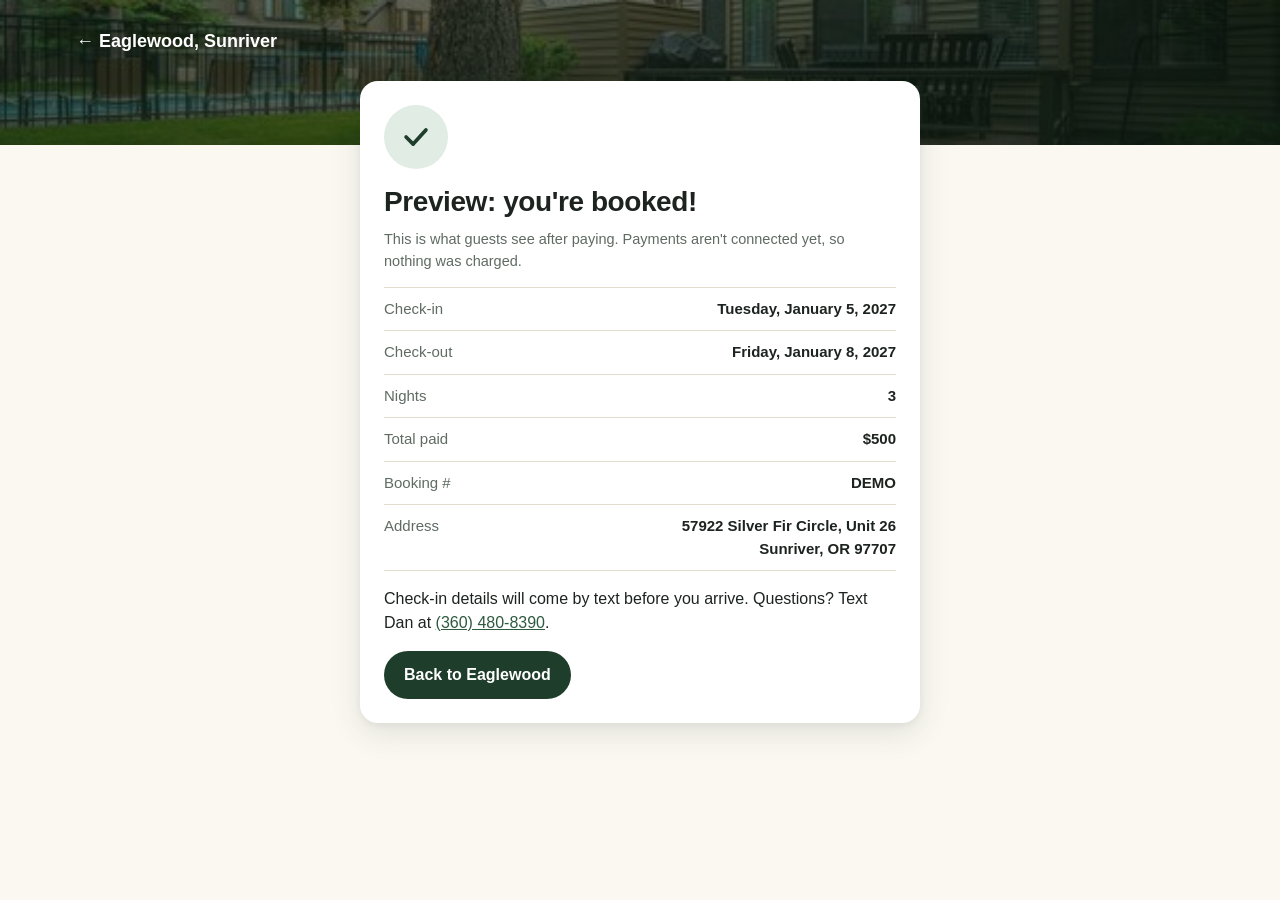
==== confirmed.html @ 4bd5b36e "Publish the Eaglewood static site at the repository root. Place the built pages, assets, and Apps Sc" ====
<!doctype html>
<html lang="en">
<head>
  <meta charset="utf-8">
  <meta name="viewport" content="width=device-width, initial-scale=1, viewport-fit=cover">
  <title>Booking confirmed · Eaglewood, Sunriver</title>
  <meta name="theme-color" content="#1f3d2b">
  <meta name="robots" content="noindex">
  <link rel="icon" href="favicon.svg" type="image/svg+xml">
  <link rel="stylesheet" href="styles.css">
</head>
<body class="page">
  <div class="mini-hero" style="background-image:url(photos/thumbs/exterior/03-back-deck.jpg)">
    <div class="wrap"><a class="home" href="./">← Eaglewood, Sunriver</a></div>
  </div>
  <main class="wrap">
    <div class="card page-card" id="box">
      <div class="spinner" aria-hidden="true"></div>
      <h1>Confirming your booking…</h1>
      <p class="sub">Checking your payment with Stripe. This takes a few seconds.</p>
    </div>
  </main>
  <script src="config.js"></script>
  <script src="common.js"></script>
  <script>
  (function () {
    var EW = window.EW, CFG = EW.cfg, box = document.getElementById('box');
    var ok = '<div class="big-icon"><svg viewBox="0 0 24 24" fill="none" stroke="currentColor" stroke-width="2.6" stroke-linecap="round" stroke-linejoin="round"><path d="m5 12 5 5 9-10"/></svg></div>';
    var warn = '<div class="big-icon warn"><svg viewBox="0 0 24 24" fill="none" stroke="currentColor" stroke-width="2.4" stroke-linecap="round"><path d="M12 7v6M12 17h.01"/><circle cx="12" cy="12" r="10"/></svg></div>';
    var sms = '<a href="sms:' + CFG.PHONE_SMS + '">' + CFG.PHONE_DISPLAY + '</a>';
    function success(b, demo) {
      var n = b.nights;
      box.innerHTML = ok + '<h1>' + (demo ? 'Preview: you\'re booked!' : 'You\'re booked, ' + EW.esc(b.firstName) + '!') + '</h1>' +
        '<p class="sub">' + (demo ? 'This is what guests see after paying. Payments aren\'t connected yet, so nothing was charged.' : 'Payment received. A confirmation email is on its way to <strong>' + EW.esc(b.email) + '</strong>.') + '</p>' +
        '<div class="kv">' +
        '<div><span>Check-in</span><span>' + EW.fmt(b.checkin, { weekday: 'long', month: 'long', day: 'numeric', year: 'numeric' }) + '</span></div>' +
        '<div><span>Check-out</span><span>' + EW.fmt(b.checkout, { weekday: 'long', month: 'long', day: 'numeric', year: 'numeric' }) + '</span></div>' +
        '<div><span>Nights</span><span>' + n + '</span></div>' +
        '<div><span>Total paid</span><span>' + EW.money(b.total) + '</span></div>' +
        (b.id ? '<div><span>Booking #</span><span>' + EW.esc(b.id) + '</span></div>' : '') +
        '<div><span>Address</span><span>57922 Silver Fir Circle, Unit 26<br>Sunriver, OR 97707</span></div>' +
        '</div>' +
        '<p>Check-in details will come by text before you arrive. Questions? Text Dan at ' + sms + '.</p>' +
        '<a class="btn btn-pine" href="./">Back to Eaglewood</a>';
      try { sessionStorage.removeItem('ew_pending'); } catch (_) {}
    }
    function fail(msg) {
      box.innerHTML = warn + '<h1>We couldn\'t confirm that yet</h1><p class="sub">' + EW.esc(msg) + '</p>' +
        '<p>If you were charged, don\'t worry. Your payment is safe and Dan will sort it out. Text him at ' + sms + '.</p>' +
        '<button class="btn btn-pine" type="button" onclick="location.reload()">Try again</button> <a class="btn btn-outline" href="./">Back to Eaglewood</a>';
    }
    var sid = EW.qs('booked');
    if (EW.demo) {
      var ci = EW.addDays(EW.today(), 30);
      return success({ firstName: 'Sample', email: 'sample@example.com', checkin: ci, checkout: EW.addDays(ci, 3), nights: 3, total: CFG.CLEANING_FEE + 3 * CFG.UTILITIES_PER_NIGHT, id: 'DEMO' }, true);
    }
    if (!sid || !/^cs_(test|live)_[A-Za-z0-9]+$/.test(sid)) return fail('This link is missing its booking reference.');
    var tries = 0;
    (function attempt() {
      EW.api('confirm', { session_id: sid }).then(function (j) { success(j.booking); })
        .catch(function (e) {
          // Stripe can take a moment to mark the payment paid; retry a few times.
          if (++tries < 4 && /not paid|pending|network/i.test(e.message)) return setTimeout(attempt, 2500);
          fail(e.message);
        });
    })();
  })();
  </script>
</body>
</html>
---- styles.css ----
/* Eaglewood, Sunriver — high-desert / pine palette */
:root {
  --pine: #1f3d2b;
  --pine-2: #2e5a3e;
  --pine-3: #4f7a5c;
  --sand: #e9dcc3;
  --sand-2: #f5efe3;
  --sand-3: #fbf8f2;
  --bark: #9a6a3f;
  --ink: #1d2420;
  --muted: #5f6b63;
  --line: #e4ddcf;
  --white: #fff;
  --danger: #a3361f;
  --radius: 18px;
  --shadow: 0 10px 30px rgba(31, 61, 43, .12), 0 2px 6px rgba(31, 61, 43, .06);
  --font: -apple-system, BlinkMacSystemFont, "SF Pro Text", "Segoe UI", Inter, Roboto, "Helvetica Neue", Arial, sans-serif;
}
* { box-sizing: border-box; }
html { -webkit-text-size-adjust: 100%; scroll-behavior: smooth; }
body { margin: 0; font-family: var(--font); color: var(--ink); background: var(--sand-3); line-height: 1.5; font-size: 16px; }
img { max-width: 100%; display: block; }
a { color: var(--pine-2); }
button, input, select, textarea { font: inherit; color: inherit; }
button { cursor: pointer; }
:focus-visible { outline: 3px solid #c9a77a; outline-offset: 2px; }
.sr-only { position: absolute; width: 1px; height: 1px; overflow: hidden; clip: rect(0 0 0 0); white-space: nowrap; }
.wrap { width: 100%; max-width: 1160px; margin: 0 auto; padding: 0 16px; }

/* ---------- demo ribbon ---------- */
.demo-bar { background: var(--bark); color: #fff; text-align: center; font-size: 13px; padding: 6px 12px; font-weight: 600; letter-spacing: .01em; }

/* ---------- hero ---------- */
.hero { position: relative; min-height: 64vh; min-height: 64svh; display: flex; align-items: flex-end; color: #fff; overflow: hidden; background: var(--pine); }
.hero img { position: absolute; inset: 0; width: 100%; height: 100%; object-fit: cover; object-position: 50% 40%; }
.hero::after { content: ""; position: absolute; inset: 0; background: linear-gradient(180deg, rgba(15, 30, 20, .15) 0%, rgba(15, 30, 20, .05) 35%, rgba(15, 30, 20, .78) 100%); }
.hero .wrap { position: relative; z-index: 1; padding-top: 48px; padding-bottom: 68px; }
@media (max-width: 719px) { .hero { min-height: 54vh; min-height: 54svh; } .hero p.tagline { margin-bottom: 16px; } }
@media (min-width: 720px) { .hero .wrap { padding-top: 80px; padding-bottom: 76px; } }
.eyebrow { text-transform: uppercase; letter-spacing: .16em; font-size: 12px; font-weight: 700; opacity: .9; margin: 0 0 6px; }
.hero h1 { font-size: clamp(38px, 9vw, 68px); line-height: 1.02; margin: 0 0 10px; letter-spacing: -.02em; font-weight: 800; }
.hero p.tagline { font-size: clamp(17px, 4.2vw, 21px); margin: 0 0 20px; max-width: 34em; opacity: .95; }
.hero-actions { display: flex; flex-wrap: wrap; gap: 10px; }
.btn { display: inline-flex; align-items: center; justify-content: center; gap: 8px; min-height: 48px; padding: 0 20px; border-radius: 999px; border: 0; font-weight: 700; text-decoration: none; font-size: 16px; transition: transform .08s ease, background .15s ease; }
.btn:active { transform: scale(.98); }
.btn-light { background: rgba(255, 255, 255, .95); color: var(--pine); }
.btn-ghost { background: rgba(255, 255, 255, .14); color: #fff; border: 1.5px solid rgba(255, 255, 255, .6); backdrop-filter: blur(4px); }
.btn-pine { background: var(--pine); color: #fff; }
.btn-pine:hover { background: var(--pine-2); }
.btn-outline { background: #fff; color: var(--pine); border: 1.5px solid var(--pine); }
.btn svg { width: 20px; height: 20px; flex: none; }
.btn .stack { display: flex; flex-direction: column; line-height: 1.15; text-align: left; }
.btn .stack small { font-weight: 600; opacity: .9; font-size: 14px; }
.btn-ghost { padding: 8px 20px; }

/* ---------- booking layout ---------- */
.booking { position: relative; z-index: 2; margin-top: -48px; }
.booking-grid { display: grid; gap: 16px; grid-template-columns: minmax(0, 1fr); }
.booking-grid > *, .side > * { min-width: 0; }
.card { background: var(--white); border-radius: var(--radius); box-shadow: var(--shadow); padding: 18px; }
.card h2 { font-size: 21px; margin: 0 0 2px; letter-spacing: -.01em; }
.card .sub { color: var(--muted); margin: 0 0 14px; font-size: 14.5px; }
@media (min-width: 980px) {
  .booking-grid { grid-template-columns: minmax(0, 1.55fr) minmax(0, 1fr); align-items: start; }
  .side { position: sticky; top: 16px; display: grid; gap: 16px; }
  .card { padding: 24px; }
}
.side { display: grid; gap: 16px; }

/* ---------- calendar ---------- */
.cal-head { display: flex; align-items: center; justify-content: space-between; gap: 8px; margin-bottom: 8px; }
.cal-nav { width: 44px; height: 44px; border-radius: 50%; border: 1.5px solid var(--line); background: #fff; display: grid; place-items: center; }
.cal-nav:disabled { opacity: .35; cursor: default; }
.cal-nav svg { width: 20px; height: 20px; }
.cal-months { display: grid; gap: 22px; grid-template-columns: 1fr; }
.cal-months.two { grid-template-columns: 1fr 1fr; }
.cal-title { text-align: center; font-weight: 700; margin: 0 0 6px; font-size: 16px; }
.cal-grid { display: grid; grid-template-columns: repeat(7, 1fr); row-gap: 3px; }
.cal-dow { text-align: center; font-size: 12px; color: var(--muted); font-weight: 600; padding: 4px 0; }
.day { position: relative; aspect-ratio: 1 / 1; min-height: 42px; border: 0; background: transparent; font-size: 15px; font-weight: 600; padding: 0; display: grid; place-items: center; color: var(--ink); }
.day span.n { position: relative; z-index: 1; width: 100%; height: 100%; display: grid; place-items: center; border-radius: 50%; }
.day:not(:disabled):not(.booked):hover span.n { background: var(--sand-2); }
.day.today span.n { box-shadow: inset 0 0 0 1.5px var(--bark); }
.day.past, .day.blocked-out { color: #b9b9b1; cursor: default; }
.day.blocked-out span.n { text-decoration: line-through; text-decoration-color: rgba(0,0,0,.15); }
.day.booked { color: #8d948f; cursor: help; }
.day.booked::before { content: ""; position: absolute; inset: 3px 0; background: repeating-linear-gradient(135deg, #eeece6 0 6px, #e5e2da 6px 12px); }
.day.booked.b-start::before { left: 50%; border-radius: 0; }
.day.booked.b-start.b-end::before { left: 3px; right: 3px; border-radius: 10px; }
.day.booked.b-start::before { left: 3px; border-top-left-radius: 10px; border-bottom-left-radius: 10px; }
.day.booked.b-end::before { right: 3px; border-top-right-radius: 10px; border-bottom-right-radius: 10px; }
.day.booked.can-checkout { color: var(--ink); cursor: pointer; }
.day.in-range::before, .day.preview::before { content: ""; position: absolute; inset: 3px 0; background: #dfe9e2; }
.day.preview::before { background: #edf3ef; }
.day.sel-start::before { content: ""; position: absolute; inset: 3px 0 3px 50%; background: #dfe9e2; }
.day.sel-end::before { content: ""; position: absolute; inset: 3px 50% 3px 0; background: #dfe9e2; }
.day.sel-start.sel-end::before, .day.sel-start.only::before { display: none; }
.day.sel-start span.n, .day.sel-end span.n { background: var(--pine) !important; color: #fff; }
.day.empty { visibility: hidden; }
.cal-tip { position: absolute; bottom: calc(100% + 6px); left: 50%; transform: translateX(-50%); background: var(--ink); color: #fff; font-size: 12.5px; font-weight: 600; white-space: nowrap; padding: 6px 9px; border-radius: 8px; pointer-events: none; opacity: 0; transition: opacity .12s; z-index: 5; }
@media (hover: hover) { .day.booked:hover .cal-tip { opacity: 1; } }
.cal-status { margin-top: 12px; display: flex; align-items: center; justify-content: space-between; gap: 10px; background: var(--sand-2); border-radius: 12px; padding: 10px 12px; font-size: 15px; min-height: 48px; }
.cal-status strong { color: var(--pine); }
.link-btn { background: none; border: 0; color: var(--pine-2); font-weight: 700; text-decoration: underline; padding: 8px 4px; min-height: 40px; }
.cal-info { margin-top: 8px; font-size: 14px; color: var(--ink); background: #f1efe9; border-radius: 10px; padding: 8px 12px; display: none; }
.cal-info.show { display: block; }
.cal-info.err { background: #f8e5df; color: var(--danger); }
.legend { display: flex; flex-wrap: wrap; gap: 14px; font-size: 13px; color: var(--muted); margin-top: 10px; }
.legend i { display: inline-block; width: 14px; height: 14px; border-radius: 4px; vertical-align: -2px; margin-right: 5px; }
.legend .lg-booked { background: repeating-linear-gradient(135deg, #eeece6 0 3px, #dcd8ce 3px 6px); }
.legend .lg-sel { background: var(--pine); }
.stays { margin-top: 16px; border-top: 1px solid var(--line); padding-top: 12px; }
.stays h3 { font-size: 15px; margin: 0 0 6px; }
.stays ul { list-style: none; margin: 0; padding: 0; }
.stays li { display: flex; justify-content: space-between; gap: 10px; padding: 8px 0; border-bottom: 1px dashed var(--line); font-size: 14.5px; }
.stays li:last-child { border-bottom: 0; }
.stays .who { font-weight: 600; color: var(--pine); white-space: nowrap; }
.stays .nn { color: var(--muted); white-space: nowrap; }
.stays .none { color: var(--muted); font-size: 14px; }

/* ---------- weather ---------- */
.wx-label { font-size: 12px; font-weight: 700; text-transform: uppercase; letter-spacing: .08em; padding: 3px 8px; border-radius: 999px; }
.wx-label.fc { background: #e1ece4; color: var(--pine); }
.wx-label.ty { background: #f3e7d4; color: #7a5129; }
.wx-strip { display: flex; gap: 8px; overflow-x: auto; scroll-snap-type: x mandatory; padding: 2px 2px 8px; -webkit-overflow-scrolling: touch; }
.wx-day { scroll-snap-align: start; flex: 0 0 86px; background: var(--sand-3); border: 1px solid var(--line); border-radius: 14px; padding: 10px 6px; text-align: center; font-size: 13px; }
.wx-day.typical { background: #fbf4e9; border-style: dashed; border-color: #e3cfae; }
.wx-day .d { font-weight: 700; font-size: 12.5px; color: var(--muted); }
.wx-day svg { width: 34px; height: 34px; margin: 4px auto; display: block; }
.wx-day .t { font-weight: 800; font-size: 15px; }
.wx-day .t small { font-weight: 600; color: var(--muted); font-size: 13px; }
.wx-day .p { color: var(--muted); font-size: 12px; line-height: 1.3; margin-top: 2px; }
.wx-day .tag { font-size: 10px; font-weight: 700; text-transform: uppercase; letter-spacing: .05em; color: #9a6a3f; }
.wx-note { font-size: 12.5px; color: var(--muted); margin: 8px 0 0; }
.wx-msg { color: var(--muted); font-size: 14px; padding: 18px 4px; }

/* ---------- price + form ---------- */
.price { margin: 4px 0 14px; }
.price-row { display: flex; justify-content: space-between; padding: 7px 0; font-size: 15.5px; }
.price-row span:first-child { color: var(--muted); }
.price-row.total { border-top: 1.5px solid var(--ink); margin-top: 4px; padding-top: 10px; font-weight: 800; font-size: 19px; }
.price-row.total span:first-child { color: var(--ink); }
.price-hint { font-size: 14px; color: var(--muted); background: var(--sand-2); border-radius: 12px; padding: 12px; margin-bottom: 14px; }
.field { margin-bottom: 12px; }
.field label { display: block; font-weight: 600; font-size: 14px; margin-bottom: 5px; }
.field label .opt { color: var(--muted); font-weight: 500; }
.field input, .field select, .field textarea { width: 100%; min-height: 50px; padding: 12px 14px; border: 1.5px solid var(--line); border-radius: 12px; background: #fff; font-size: 16px; }
.field textarea { min-height: 84px; resize: vertical; }
.field input:focus, .field select:focus, .field textarea:focus { outline: none; border-color: var(--pine-3); box-shadow: 0 0 0 3px rgba(79, 122, 92, .18); }
.field.invalid input, .field.invalid select { border-color: var(--danger); }
.field .err { color: var(--danger); font-size: 13px; margin-top: 4px; display: none; }
.field.invalid .err { display: block; }
.row2 { display: grid; grid-template-columns: 1fr 1fr; gap: 10px; }
.pay-btn { width: 100%; min-height: 56px; border-radius: 14px; border: 0; background: #000; color: #fff; font-size: 18px; font-weight: 600; display: flex; align-items: center; justify-content: center; gap: 6px; margin-top: 6px; }
.pay-btn svg.apple { width: 19px; height: 22px; margin: 0 -1px 3px 2px; }
.pay-btn:disabled { opacity: .55; cursor: wait; }
.pay-sub { text-align: center; color: var(--muted); font-size: 13px; margin: 8px 0 0; }
.form-msg { margin-top: 12px; border-radius: 12px; padding: 12px 14px; font-size: 14.5px; display: none; }
.form-msg.show { display: block; }
.form-msg.info { background: #f3e7d4; color: #5c3d1e; }
.form-msg.err { background: #f8e5df; color: var(--danger); }
.text-dan { display: flex; align-items: center; gap: 10px; margin-top: 14px; padding-top: 14px; border-top: 1px solid var(--line); font-size: 14.5px; }
.text-dan svg { width: 22px; height: 22px; color: var(--pine); flex: none; }

/* ---------- sections ---------- */
section.block { padding: 44px 0 8px; }
section.block h2 { font-size: clamp(24px, 5vw, 32px); letter-spacing: -.015em; margin: 0 0 6px; }
section.block .lead { color: var(--muted); margin: 0 0 18px; }
.tour { display: grid; gap: 0; border-radius: var(--radius); overflow: hidden; box-shadow: var(--shadow); background: var(--pine); color: #fff; }
.tour-media { position: relative; aspect-ratio: 16 / 9; background: #0f1f15; }
.tour-media img { width: 100%; height: 100%; object-fit: cover; opacity: .55; }
.tour-media iframe { position: absolute; inset: 0; width: 100%; height: 100%; border: 0; }
.tour-play { position: absolute; inset: 0; display: grid; place-items: center; }
.tour-play .btn { font-size: 17px; }
.tour-body { padding: 18px 20px; display: flex; flex-wrap: wrap; align-items: center; justify-content: space-between; gap: 12px; }
.tour-body p { margin: 0; opacity: .9; }
@media (min-width: 900px) { .tour { grid-template-columns: 1.6fr 1fr; } .tour-media { aspect-ratio: auto; min-height: 340px; } .tour-body { flex-direction: column; align-items: flex-start; justify-content: center; padding: 28px; } }

.tabs { display: inline-flex; background: var(--sand-2); border-radius: 999px; padding: 4px; margin-bottom: 14px; }
.tab { border: 0; background: transparent; min-height: 44px; padding: 0 20px; border-radius: 999px; font-weight: 700; color: var(--muted); }
.tab[aria-selected="true"] { background: var(--pine); color: #fff; }
.tab .count { font-weight: 600; opacity: .75; font-size: 13px; margin-left: 4px; }
.gallery { display: grid; grid-template-columns: repeat(2, 1fr); gap: 8px; }
@media (min-width: 700px) { .gallery { grid-template-columns: repeat(3, 1fr); gap: 10px; } }
@media (min-width: 1000px) { .gallery { grid-template-columns: repeat(4, 1fr); } }
.gallery button { border: 0; padding: 0; background: var(--sand); border-radius: 12px; overflow: hidden; aspect-ratio: 3 / 2; position: relative; }
.gallery button img { width: 100%; height: 100%; object-fit: cover; transition: transform .3s ease; }
.gallery button:hover img { transform: scale(1.04); }
.gallery button:first-child { grid-column: span 2; grid-row: span 2; aspect-ratio: auto; }

.lightbox { position: fixed; inset: 0; background: rgba(8, 14, 10, .94); z-index: 50; display: none; flex-direction: column; align-items: center; justify-content: center; }
.lightbox.open { display: flex; }
.lightbox img { max-width: 100vw; max-height: calc(100vh - 120px); max-height: calc(100svh - 120px); object-fit: contain; user-select: none; }
.lb-cap { color: #fff; text-align: center; padding: 12px 60px; font-size: 15px; }
.lb-cap small { opacity: .7; margin-left: 6px; }
.lb-btn { position: absolute; width: 52px; height: 52px; border-radius: 50%; border: 0; background: rgba(255, 255, 255, .14); color: #fff; display: grid; place-items: center; }
.lb-btn:hover { background: rgba(255, 255, 255, .25); }
.lb-btn svg { width: 24px; height: 24px; }
.lb-close { top: 12px; right: 12px; }
.lb-prev { left: 10px; top: 50%; transform: translateY(-50%); }
.lb-next { right: 10px; top: 50%; transform: translateY(-50%); }

.house { display: grid; gap: 16px; }
@media (min-width: 900px) { .house { grid-template-columns: 1.1fr 1fr; align-items: start; } }
.stats { display: flex; flex-wrap: wrap; gap: 8px; margin-bottom: 14px; }
.stat { background: var(--pine); color: #fff; border-radius: 999px; padding: 8px 14px; font-weight: 700; font-size: 14.5px; }
.house p { margin: 0 0 12px; }
.amen { list-style: none; padding: 0; margin: 0; display: grid; grid-template-columns: 1fr 1fr; gap: 8px; }
.amen li { background: #fff; border: 1px solid var(--line); border-radius: 12px; padding: 10px 12px; font-size: 14.5px; font-weight: 600; display: flex; gap: 8px; align-items: center; }
.amen li svg { width: 18px; height: 18px; color: var(--pine-3); flex: none; }

footer { margin-top: 48px; background: var(--pine); color: var(--sand); padding: 32px 0 40px; font-size: 14.5px; }
footer a { color: #fff; }
footer .ft { display: flex; flex-wrap: wrap; justify-content: space-between; gap: 16px; }
footer .brand { font-weight: 800; color: #fff; font-size: 18px; }

/* ---------- simple pages (confirmed / out) ---------- */
.page { min-height: 100vh; display: flex; flex-direction: column; }
.mini-hero { background: var(--pine) center/cover no-repeat; color: #fff; position: relative; padding: 28px 0 90px; }
.mini-hero::after { content: ""; position: absolute; inset: 0; background: linear-gradient(180deg, rgba(15,30,20,.55), rgba(15,30,20,.75)); }
.mini-hero .wrap { position: relative; z-index: 1; }
.mini-hero a.home { color: #fff; text-decoration: none; font-weight: 800; font-size: 18px; }
.page-card { max-width: 560px; margin: -64px auto 0; position: relative; z-index: 2; }
.page-card h1 { font-size: 28px; margin: 0 0 6px; letter-spacing: -.015em; }
.big-icon { width: 64px; height: 64px; border-radius: 50%; background: #e1ece4; color: var(--pine); display: grid; place-items: center; margin-bottom: 12px; }
.big-icon svg { width: 34px; height: 34px; }
.big-icon.warn { background: #f3e7d4; color: #7a5129; }
.kv { margin: 14px 0; border-top: 1px solid var(--line); }
.kv div { display: flex; justify-content: space-between; gap: 12px; padding: 10px 0; border-bottom: 1px solid var(--line); font-size: 15px; }
.kv div span:first-child { color: var(--muted); }
.kv div span:last-child { text-align: right; font-weight: 600; }
.spinner { width: 36px; height: 36px; border-radius: 50%; border: 4px solid var(--sand); border-top-color: var(--pine); animation: spin 0.9s linear infinite; margin: 8px 0 14px; }
@keyframes spin { to { transform: rotate(360deg); } }
.checklist { padding-left: 20px; margin: 10px 0 16px; }
.checklist li { margin: 4px 0; }
.out-btn { width: 100%; min-height: 60px; font-size: 19px; border-radius: 14px; }
.banner { margin: 12px 0 0; border-radius: 12px; padding: 12px 14px; background: #f3e7d4; color: #5c3d1e; font-size: 14.5px; }

/* mobile sticky total (shown after dates are picked, hidden when the pay card is on screen) */
.sticky-total { position: fixed; left: 10px; right: 10px; bottom: calc(10px + env(safe-area-inset-bottom)); z-index: 30; background: #fff; border-radius: 16px; box-shadow: 0 10px 30px rgba(0,0,0,.18); padding: 10px 10px 10px 16px; display: flex; align-items: center; justify-content: space-between; gap: 10px; }
.sticky-total[hidden] { display: none; }
.sticky-total strong { display: block; font-size: 15px; }
.sticky-total span { color: var(--muted); font-size: 14px; }
@media (min-width: 980px) { .sticky-total { display: none !important; } }
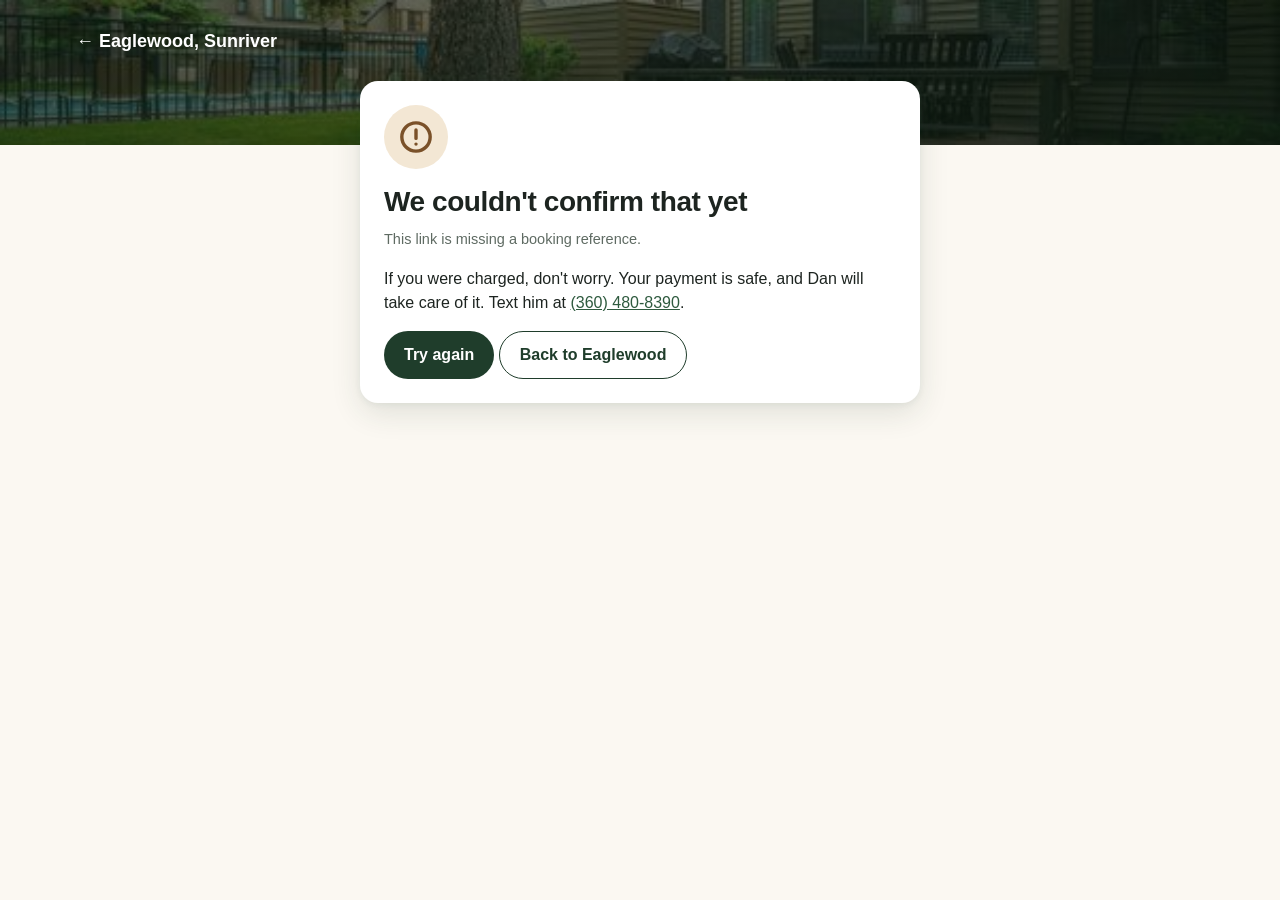
==== commit 05448fcd: "Link the condo address to Apple Maps. Make each guest-facing address, including the confirmation ema" ====
--- a/confirmed.html
+++ b/confirmed.html
@@ -38,7 +38,7 @@
         '<div><span>Nights</span><span>' + n + '</span></div>' +
         '<div><span>Total paid</span><span>' + EW.money(b.total) + '</span></div>' +
         (b.id ? '<div><span>Booking #</span><span>' + EW.esc(b.id) + '</span></div>' : '') +
-        '<div><span>Address</span><span>57922 Silver Fir Circle, Unit 26<br>Sunriver, OR 97707</span></div>' +
+        '<div><span>Address</span><span><a href="https://maps.apple.com/?address=57922%20Silver%20Fir%20Circle%2C%20Unit%2026%2C%20Sunriver%2C%20OR%2097707&amp;q=26%20Eaglewood" target="_blank" rel="noopener">57922 Silver Fir Circle, Unit 26<br>Sunriver, OR 97707</a></span></div>' +
         '</div>' +
         '<p>Check-in details will come by text before you arrive. Questions? Text Dan at ' + sms + '.</p>' +
         '<a class="btn btn-pine" href="./">Back to Eaglewood</a>';
@@ -46,7 +46,7 @@
     }
     function fail(msg) {
       box.innerHTML = warn + '<h1>We couldn\'t confirm that yet</h1><p class="sub">' + EW.esc(msg) + '</p>' +
-        '<p>If you were charged, don\'t worry. Your payment is safe and Dan will sort it out. Text him at ' + sms + '.</p>' +
+        '<p>If you were charged, don\'t worry. Your payment is safe, and Dan will take care of it. Text him at ' + sms + '.</p>' +
         '<button class="btn btn-pine" type="button" onclick="location.reload()">Try again</button> <a class="btn btn-outline" href="./">Back to Eaglewood</a>';
     }
     var sid = EW.qs('booked');
@@ -54,7 +54,7 @@
       var ci = EW.addDays(EW.today(), 30);
       return success({ firstName: 'Sample', email: 'sample@example.com', checkin: ci, checkout: EW.addDays(ci, 3), nights: 3, total: CFG.CLEANING_FEE + 3 * CFG.UTILITIES_PER_NIGHT, id: 'DEMO' }, true);
     }
-    if (!sid || !/^cs_(test|live)_[A-Za-z0-9]+$/.test(sid)) return fail('This link is missing its booking reference.');
+    if (!sid || !/^cs_(test|live)_[A-Za-z0-9]+$/.test(sid)) return fail('This link is missing a booking reference.');
     var tries = 0;
     (function attempt() {
       EW.api('confirm', { session_id: sid }).then(function (j) { success(j.booking); })
